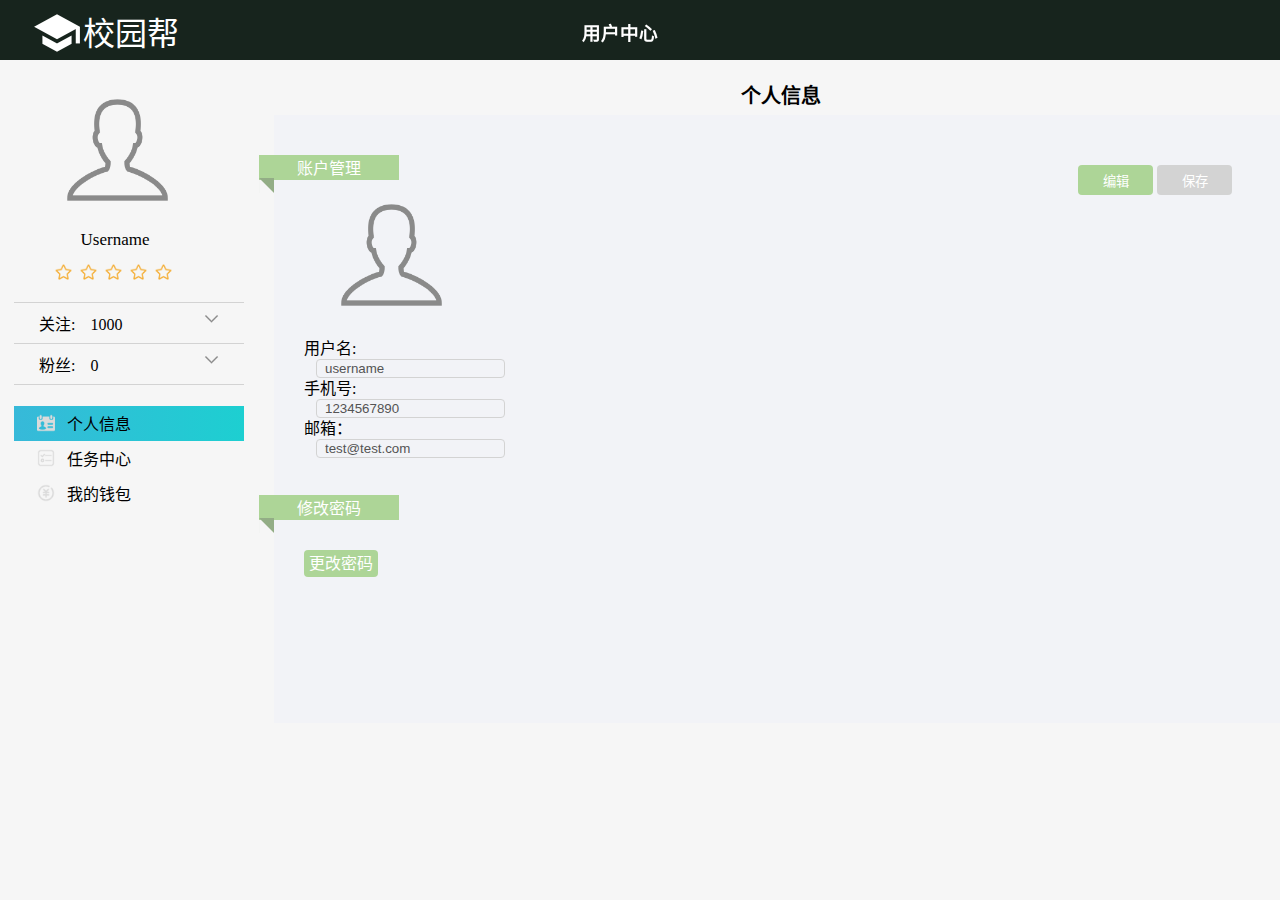
==== templates/user/index.html @ 18a56a58 "init" ====
<!DOCTYPE html>
<html lang="zh-cn">
<head>
    <link rel="stylesheet" type="text/css" href="/static/css/global.css">
    <link rel="stylesheet" type="text/css" href="/static/css/personal.css">
    <script src="/static/js/jquery-3.3.1.min.js"></script>
    <meta charset="UTF-8">
    <title>个人中心</title>
    <script>
        $(document).ready(function () {
            getUserInfo();
            getMyTaskInfo();
            getMyAcceptTaskInfo();
            getTaskLen();

            if (getUrlParam('task')) {
                showTaskCenter();
            }

            $.post("/get_evaluate", {}, function (data) {
                if (data[0].state === '0') {
                    $("#avg_evaluate").attr('title', '平均评分' + data[1].evaluate_avg + '星级');
                    for (let i = 1; i < 10; i += 2) {
                        if (2*data[1].evaluate_avg > i) {
                            $("#star_" + i).attr('src', '/static/img/star-light.png');
                        }
                    }
                } else {
                    alert(data[0].info + '   [' + data[0].state + ']');
                }
            });

            $("#btn_user_info").click(function () {
                $("#btn_user_info").addClass("item-checked");
                $("#btn_task_center").removeClass("item-checked");
                $("#btn_my_wallet").removeClass("item-checked");
                $("#user_info").show();
                $("#task_center").hide();
                $("#task_center_accept").hide();
                $("#my_wallet").hide();
            });

            $("#btn_task_center").click(function () {
                showTaskCenter();
            });

            $("#btn_my_wallet").click(function () {
                $("#btn_user_info").removeClass("item-checked");
                $("#btn_task_center").removeClass("item-checked");
                $("#btn_my_wallet").addClass("item-checked");
                $("#my_wallet").show();
                $("#user_info").hide();
                $("#task_center").hide();
                $("#task_center_accept").hide();
            });

            $("input").each(function () {
                $(this).attr("disabled", "disabled")
            });

            $("#btn_edit").click(function () {
                $("#btn_edit").css('background', 'lightgray');
                $("#btn_save").css('background', '#ADD597');
                $("input").each(function () {
                    $(this).removeAttr("disabled", "")
                });
            });

            $("#btn_save").click(function () {
                $("#btn_edit").css('background', '#ADD597');
                $("#btn_save").css('background', 'lightgray');
                $("input").each(function () {
                    $(this).attr("disabled", "disabled")
                });
            });

            $("#add_price").click(function () {
                let price = prompt("请输入您的充值金额（正整数）。");
                $.post("add_price", {price: price}, function (data) {
                    if (data.state === '0') {
                        alert("充值成功");
                        getUserInfo();
                    } else {
                        alert(data.info + '   [' + data.state + ']');
                    }
                });
            });

            $("#btn_accept_list").click(function () {
                $("#task_center_accept").hide();
                $("#task_center").show();
            });

            $("#btn_task_list").click(function () {
                $("#task_center_accept").show();
                $("#task_center").hide();
            });

            function showTaskCenter() {
                $("#btn_user_info").removeClass("item-checked");
                $("#btn_task_center").addClass("item-checked");
                $("#btn_my_wallet").removeClass("item-checked");
                $("#task_center_accept").show();
                $("#user_info").hide();
                $("#my_wallet").hide();
            }

            function getUserInfo() {
                $.post('/user/user_info', {}, function (data) {
                    if (data[0].state === '0') {
                        $("#nav_username").text(data[1].user_name);
                        $("#username").val(data[1].user_name);
                        $("#tel").val(data[1].user_tel);
                        $("#email").val(data[1].user_email);
                        $("#user_price").text("账户余额：" + data[1].user_price + "元");
                    } else {
                        alert(data[0].info + '   [' + data[0].state + ']');
                    }
                });
            }

            function getMyTaskInfo() {
                $.post('/get_my_task', {}, function (data) {
                    if (data[0].state === '0') {
                        $("#my_task_list").empty();
                        $.each(data[1], function (i, item) {
                            let stateHtml = "";
                            if (item.task_status === 0) {
                                stateHtml = "<div class=\"task-list-condition text-color-green\">待领取</div>\n";
                            } else if (item.task_status === 1) {
                                stateHtml = "<div class=\"task-list-condition text-color-green\">待完成</div>\n";
                            } else if (item.task_status === 2) {
                                stateHtml = "<div class=\"task-list-condition text-color-green\">完成</div>\n";
                            } else if (item.task_status === 3) {
                                stateHtml = "<div class=\"task-list-condition text-color-red\">已过期</div>\n";
                            } else if (item.task_status === -1) {
                                stateHtml = "<div class=\"task-list-condition text-color-red\">锁定</div>\n";
                            }
                            let html = "<a class=\"task-center-task\" href='/task_info?task_id=" + item.task_id + "'>\n" +
                                "                <div class=\"task-list-title text-size-three display-inline-block-style\">\n" +
                                "                    " + item.task_title + "\n" +
                                "                </div>\n" +
                                "                <div class=\"task-list-data-condition display-inline-block-style text-size-four\">\n" +
                                "                    <div class=\"task-list-data text-color-grey\">" + item.create_time + "发布</div>\n" + stateHtml +
                                "                </div>\n" +
                                "            </a>";
                            $("#my_task_list").append(html);
                        });

                    } else {
                        alert(data[0].info + '   [' + data[0].state + ']');
                    }
                });
            }

            function getMyAcceptTaskInfo() {
                $.post('/get_my_accept_task', {}, function (data) {
                    if (data[0].state === '0') {
                        $("#my_accept_task_list").empty();
                        $.each(data[1], function (i, item) {
                            let stateHtml = "";
                            if (item.task_status === 0) {
                                stateHtml = "<div class=\"task-list-condition text-color-green\">待领取</div>\n";
                            } else if (item.task_status === 1) {
                                stateHtml = "<div class=\"task-list-condition text-color-green\">待完成</div>\n";
                            } else if (item.task_status === 2) {
                                stateHtml = "<div class=\"task-list-condition text-color-green\">完成</div>\n";
                            } else if (item.task_status === 3) {
                                stateHtml = "<div class=\"task-list-condition text-color-red\">已过期</div>\n";
                            } else if (item.task_status === -1) {
                                stateHtml = "<div class=\"task-list-condition text-color-red\">锁定</div>\n";
                            }
                            let html = "<a class=\"task-center-task\" href='/task_info?task_id=" + item.task_id + "'>\n" +
                                "                <div class=\"task-list-title text-size-three display-inline-block-style\">\n" +
                                "                    " + item.task_title + "\n" +
                                "                </div>\n" +
                                "                <div class=\"task-list-data-condition display-inline-block-style text-size-four\">\n" +
                                "                    <div class=\"task-list-data text-color-grey\">" + item.deadline + "截止</div>\n" + stateHtml +
                                "                </div>\n" +
                                "            </a>";
                            $("#my_accept_task_list").append(html);
                        });

                    } else {
                        alert(data[0].info + '   [' + data[0].state + ']');
                    }
                });
            }

            function getTaskLen() {
                $.post("/get_task_len", {}, function f(data) {
                    if (data[0].state === '0') {
                        $("#task_len").text(data[1].task_length);
                        $("#accept_len").text(data[1].accept_length);

                    }
                });
            }
        });

        function getUrlParam(name) {
            let reg = new RegExp("(^|&)" + name + "=([^&]*)(&|$)"); //构造一个含有目标参数的正则表达式对象
            let r = window.location.search.substr(1).match(reg);  //匹配目标参数
            if (r != null) return unescape(r[2]);
            return null; //返回参数值
        }
    </script>
</head>
<body>
<nav class="nav-container">
    <!-- 导航栏 -->
    <div class="nav">
        <a class="nav-logo" href="/">
            <div class="nav-logo-img"></div>
            <div class="nav-logo-text text-size-one">
                校园帮
            </div>
        </a>
        <div class="nav-searchInput" style="width: 300px;">
            <h3 style="margin: 12px 0 0 150px;">用户中心</h3>
        </div>
    </div>
</nav>
<!-- 正文容器 -->
<div class="content-container">
    <!-- 左导航栏 -->
    <div class="nav-left display-inline-block-style">
        <!--左导航栏头像-->
        <div class="head-portrait">
            <!--头像-->
            <img src="/static/img/head-portrait.png" alt="头像"/>
        </div>
        <!--左导航栏用户名-->
        <div class="nav-left-user-name" id="nav_username">
            Username
        </div>
        <!--左导航栏评星-->
        <div class="nav-left-user-star-level" title="" id="avg_evaluate">
            <!--五颗星-->
            <img src="/static/img/star-dark.png" alt="星星" id="star_1">
            <img src="/static/img/star-dark.png" alt="星星" id="star_3">
            <img src="/static/img/star-dark.png" alt="星星" id="star_5">
            <img src="/static/img/star-dark.png" alt="星星" id="star_7">
            <img src="/static/img/star-dark.png" alt="星星" id="star_9">
        </div>
        <!--关注&&粉丝数据-->
        <div class="nav-left-user-fan-data">
            <ul>
                <li>关注:<span>1000</span><img src="/static/img/down.png" alt="向下箭头"/></li>
                <li style="border-top: 0;">粉丝:<span>0</span><img src="/static/img/down.png" alt="向下箭头"/></li>
            </ul>
        </div>
        <!--页面转向列表-->
        <div class="nav-left-response-list">
            <ul>
                <li class="item-checked" id="btn_user_info">
                    <img src="/static/img/personal-center.png" alt="个人信息"/>
                    <p>个人信息</p>
                </li>
                <li id="btn_task_center">
                    <img src="/static/img/task-history.png" alt="任务中心">
                    <p>任务中心</p>
                </li>
                <li id="btn_my_wallet">
                    <img src="/static/img/purse.png" alt="钱包">
                    <p>我的钱包</p>
                </li>
            </ul>
        </div>
    </div>
    <!--个人信息 正文容器-->
    <div class="content-layout display-inline-block-style" id="user_info">
        <!--正文标题-->
        <div class="content-layout-title">个人信息</div>
        <!--正文内容容器-->
        <div class="content-layout-content display-inline-block-style">
            <!--个人信息标签-->
            <div class="personal-left-label">
                <!--标签文字-->
                <div class="personal-left-label-text">
                    账户管理
                </div>
                <img src="/static/img/down-triangle.png" alt="">
            </div>
            <!--正文个人信息-->
            <div class="content-personal">
                <!--正文右侧按钮-->
                <div class="content-personal-btn">
                    <button style="background: #ADD597" id="btn_edit">编辑</button>
                    <button style="background: lightgray" id="btn_save">保存</button>
                </div>
                <!--正文栏头像-->
                <div class="head-portrait head-portrait-content-add">
                    <!--头像-->
                    <img src="/static/img/head-portrait.png" alt="头像"/>
                </div>
                <!--表单个人信息-->
                <div class="content-personal-information">
                    <form>
                        <ul>
                            <li>
                                <label for="username">用户名:</label>
                                <input type="text" value="username" id="username"/>
                            </li>
                            <li>
                                <label for="tel">手机号:</label>
                                <input type="text" value="1234567890" id="tel"/>
                            </li>
                            <li>
                                <label for="email">邮箱：</label>
                                <input type="text" value="test@test.com" id="email"/>
                            </li>
                        </ul>
                    </form>
                </div>
            </div>
            <!--修改密码标签-->
            <div class="personal-left-label">
                <div class="personal-left-label-text">
                    修改密码
                </div>
                <img src="/static/img/down-triangle.png" alt="">
            </div>
            <!--修改密码表单-->
            <div class="content-update-password">
                <a style="background: #ADD597; border: 0; color: white; padding: 5px; border-radius: 4px; height: 30px; width: 75px;"
                   href="/user/reset_password">更改密码</a>
            </div>
        </div>
    </div>
    <!--任务中心 我领取的 正文-->
    <div class="content-layout display-inline-block-style" style="display: none" id="task_center_accept">
        <div class="content-layout-title" id="btn_accept_list">我领取的任务(<span id="accept_len"></span>)<img
                src="/static/img/down.png" alt=""></div>
        <div class="content-layout-content display-inline-block-style" id="my_accept_task_list">

        </div>
    </div>
    <!--任务中心 我发出的 任务正文-->
    <div class="content-layout display-inline-block-style" style="display: none" id="task_center">
        <div class="content-layout-title" id="btn_task_list">我发出的任务(<span id="task_len"></span>)<img
                src="/static/img/down.png" alt=""></div>
        <div class="content-layout-content display-inline-block-style" id="my_task_list">


        </div>
    </div>
    <!--钱包 正文-->
    <div class="content-layout display-inline-block-style" style="display: none" id="my_wallet">
        <div class="content-layout-title">我的钱包</div>
        <div class="content-layout-content">
            <div class="purse-balance display-inline-block-style">
                <div class="display-inline-block-style text-size-four" id="user_price">账户余额：0元</div>
                <div class="display-inline-block-style">
                    <button class="button-red" style="margin-left: 30px;" id="add_price">点击充值</button>
                </div>
            </div>

        </div>
    </div>
</div>

</body>
</html>
---- static/css/global.css ----
/*页面内外边距为0*/
body,ul,li{
	margin: 0;
	padding: 0;
}

body{
	 /*设置文字不能被选中*/
    -moz-user-select: none; /*火狐*/
    -webkit-user-select: none; /*webkit浏览器*/
    -ms-user-select: none; /*IE10*/
    user-select: none;
}

/*去掉列表的迁至图形*/
ul{
    list-style: none;
}
/*以及外边框修改为1像素大小，亮灰色*/
input{
	border: 1px solid white;
}

/*背景透明,去除点击时的蓝色边框*/
input,button{
	background: transparent;
	outline: none;
}

/*去掉input输入框，type=number时右边的上下按钮*/
input::-webkit-outer-spin-button,
input::-webkit-inner-spin-button {
  -webkit-appearance: none;
}
input[type="number"]{
  -moz-appearance: textfield;
}

/*超链接去掉下划线*/
a{
	color: black;
	text-decoration: none;
}
a:hover{
	text-decoration: none;
	color: black;
}
/*去除display，多个div，inlin-block属性自带的下移*/
.display-inline-block-style{
	display: inline-block;
	vertical-align: top;
    -moz-box-sizing: border-box; /*Firefox3.5+*/
    -webkit-box-sizing: border-box; /*Safari3.2+*/
    box-sizing: border-box;
}
/*文字超出，省略号显示*/
.text-overflow-hidden{
	overflow: hidden;
	text-overflow:ellipsis;
	white-space: nowrap;
}

/*logo大字*/
.text-size-one{
	font-size: 32px;
}
/*正文大标题*/
.text-size-two{
	font-size:23px;
	/*font-weight: 600;*/
}
/*正文小标题*/
.text-size-three{
	font-size: 18px;
	font-weight: 400;
}
/*正文*/
.text-size-four{
	font-size: 13px;
}

/*绿色按钮*/
.button-green{
	width: 6em;
	height:2em;
	color: white;
	background-color: #BFD099;
	border:0;
	border-radius: 4px;
	box-shadow: 2px 2px 2px #999999;
}

/*红色按钮*/
.button-red{
	width: 6em;
	height:2em;
	color: white;
	background-color: #E37167;
	border:0;
	border-radius: 4px;
	box-shadow: 2px 2px 2px #999999;
}
---- static/css/personal.css ----
body{
	background-color: #f6f6f6;
}



/*字体颜色*/
.text-color-blue {
    color: #69A6FF;
}

.text-color-yellow {
    color: #FFA836;
}

.text-color-red {
    color: #E37167;
}
.text-color-grey{
	color: lightgrey;
}
.text-color-green{
    color: #13B35B;
}
/*灰线*/
.box-hr{
	border-bottom:1px solid lightgrey;
}
/*导航栏容器*/
.nav-container{
	position: fixed;
	top:0;
	margin: 0;
	width: 100%;
	height: 60px;
	color: white;
	background-color: #17241D;
	min-width: 1000px;
}
/*导航栏样式*/
.nav{
	position:relative;
	width: 95%;
	height:100%;
	margin:0 auto;
}
/*logo总样式*/
.nav-logo{
	position: relative;
	top: 8px;
	width: 180px;
	height:100%;
    color: white;
}

.nav-logo:hover{
    color: white;
}

/*logo图片样式*/
.nav-logo-img{
	position: absolute;
    top: 0;
    left: 0;
    height: 50px;
    width: 50px;
    background: url(../img/nav-logo.png) no-repeat;
    background-size: 100%;
}
/*logo文字样式*/
.nav-logo-text{
	position: absolute;
    top: 0;
    left: 51px;
    height: 50px;
    width: 124px;
}
/*搜索框总样式*/
.nav-searchInput{
	position: absolute;
    top: 6px;
    left: 400px;
    width: 200px;
    height: 60px;
}
/*搜索框文字样式*/
.nav-searchInput-text{
	position: absolute;
    top: 12px;
    left: 0;
    width: 175px;
    height: 30px;
    color: white;
    padding-left: 16px;
    padding-right: 16px;
    border-right: 0;
    border-radius: 4px 0 0 4px
}
/*搜索框按钮样式*/
.research-btn{
	position: absolute;
	top: 12px;
    left: 190px;
    height: 34px;
    width: 26px;
    border: 1px solid white;
    border-left: 0;
    border-radius: 0 4px 4px 0;
    background: url(../img/research.png) no-repeat 0 5px;
    background-size: 95%;
}
/*小图标总样式*/
.nav-right{
	position: absolute;
    top: 0;
    right: 100px;
    width: 160px;
    height: 100%;
}
/*个图标样式*/
.nav-right-icon{
	position: absolute;
	top: 0;
	width: 30px;
	height: 100%;
	margin-right: 30px;
}
/*提醒图表样式*/
.nav-icon-notice{
	position: absolute;
    top: 0;
    left: 0;
    z-index: 20;
    background: url(../img/notice.png) no-repeat 0 20px;
    background-size: 80%;
}
/*消息图标样式*/
.nav-icon-message{
	position: absolute;
    top: 0;
    left: 60px;
    z-index: 20;
    background: url(../img/message.png) no-repeat 0 20px;
    background-size: 80%;
}
/*用户图表样式*/
.nav-icon-user{
	position: absolute;
    top: 0;
    left: 120px;
    z-index: 20;
    background: url(../img/user.png) no-repeat 0 20px;
    background-size: 80%;
}
/*正文容器*/
.content-container{
    display: block;
    height: auto;
    width: 100%;
    margin-top: 60px;
    min-width: 1300px;
}
/*左侧侧边导航栏*/
.nav-left{
    width: 230px;
    height: 600px;
}
/*头像模块样式*/
.head-portrait{
    width: 230px;
    height: 170px;
}
/*头像图片样式*/
.head-portrait img{
    margin:30px 0 0 60px;
    width: 50%;
    height: 120px;
}
/*用户名字模块*/
.nav-left-user-name{
    display: block;
    width: 100%;
    text-align: center;
    height: 20px;
    font-size: 17px;
    font-weight: 500;
}
/*星级评分模块*/
.nav-left-user-star-level{
    display: block;
    width: 54%;
    margin:12px auto;
    height: 20px;
}
/*星星样式*/
.nav-left-user-star-level img{
    width: 21px;
    height: 21px;
}
/*关注&&粉丝数据模块*/
.nav-left-user-fan-data{
    margin:12px auto 0;
    display: block;
    width: 100%;
    height:76px;
    padding:8px 14px 8px 14px;
}
/* 关注模块右箭头样式*/
.nav-left-user-fan-data img{
    float: right;
    width: 15px;
    height: 15px;
}
/*关注模块列表样式*/
.nav-left-user-fan-data li{
    border: 1px solid lightgrey;
    border-left:0;
    border-right:0;
    padding: 8px 25px;
}
/*关注模块列数字样式*/
.nav-left-user-fan-data span{
    margin-left: 15px;
}
/*跳转列表总样式*/
.nav-left-response-list{
    display: block;
    margin-top: 20px;
    width: 100%;
    height: 100px;
    padding-left:14px;
}
/*跳转列表标签样式*/
.nav-left-response-list img{
    display: inline-block;
    margin: 8px;
    width:18px;
    height:18px;
    vertical-align: middle;
}

.nav-left-response-list p{
    display: inline-block;
    margin: 0;
    padding: 0;
    vertical-align: middle;
}

.nav-left-response-list li{
    height: 35px;
    padding-left: 15px;
}
.nav-left-response-list li:hover{
    background:linear-gradient(to right,#37B9D9,#1DCFD1);/*#37B9D9*//*#1DCFD1*/
}

.item-checked{
    background:linear-gradient(to right,#37B9D9,#1DCFD1);/*#37B9D9*//*#1DCFD1*/
}

/*右正文布局样式*/
.content-layout{
    width:78%;
    margin-top: 20px;
    margin-left: 40px;
    height: auto;
    min-width: 1000px;
}
/*总输入框样式*/
.content-layout input{
    border: 1px solid lightgrey;
}
/*正文布局标题样式*/
.content-layout-title{
    display: block;
    height: 20px;
    width:100%;
    min-width: 1000px;
    padding-bottom: 15px;
    text-align: center;
    font-size: 20px;
    font-weight: bold;
}
/*正文布局样式*//*#F2F3F7*/
.content-layout-content{
    width: 100%;
    height: auto;
    min-height: 608px;
    background:#F2F3F7 ;
}
/*左标签模块*/
.personal-left-label{
    display: block;
    width: 140px;
    height: 55px;
    margin: 40px 0 0 -15px;
}
/*左标签文字部分样式*/
.personal-left-label-text{
    width: 140px;
    height: 25px;
    color:white;
    margin-bottom: -2px;
    text-align: center;
    background: #ADD597;
}
/**/
.personal-left-label img{
    width: 15px;
    height: 15px;
}
/*正文按钮模块*/
.content-personal-btn{
    float: right;
    width:170px;
    height: 20px;
    margin-right: 40px;
}
/*按钮样式*/
.content-personal-btn button{
    border: 0;
    border-radius: 4px;
    color: white;
    height: 30px;
    width: 75px;
}
/*头像附加样式*/
.head-portrait-content-add{
    margin-top: -45px;
}
/*个人信息内容表单显示*/
.content-personal-information{
    display: block;
    margin:0 0 0 30px;
    width: 250px;
    height: 120px;
}
/*正文输入框样式*/
.content-personal-information input{
    border-radius: 4px;
    margin-left: 12px;
    padding-left: 8px;
}
/*正文列表样式*/
.content-personal-information li{
    height: 40px;
}
/*正文修改密码*/
.content-update-password{
    display: block;
    margin:0 0 0 30px;
    width: 240px;
    height: 120px
}
/*正文修改密码输入框*/
.content-update-password input{
     border-radius: 4px;
    margin-left: 12px;
    padding-left: 8px;
}
/*正文修改密码列表*/
.content-update-password li{
    height: 40px;
}
/*标题向下箭头*/
.content-layout-title img{
    margin-left: 15px;
    width: 13px;
    height: 13px;
}
/*任务中心任务模块*/
.task-center-task{
    display: block;
    margin: 30px auto 5px ;
    padding:12px 20px 12px 20px;
    width: 80%;
    height:40px;
    background: white;
}
.task-list-title{
    width: 70%;
}
/*日期和状态模块*/
.task-list-data-condition{
    float: right;
    width: 30%;
    height:100%;
}/*任务列表日期*/
.task-list-data{
    width: 100%;
    display: block;
    text-align:right;
}
/*人物列表状态*/
.task-list-condition{
    width: 100%;
    display: block;
    text-align: right;
}
/*账户余额模块*/
.purse-balance{
    margin: 30px 0 0 20px;
    width: 40%;
    height: 30px;
}
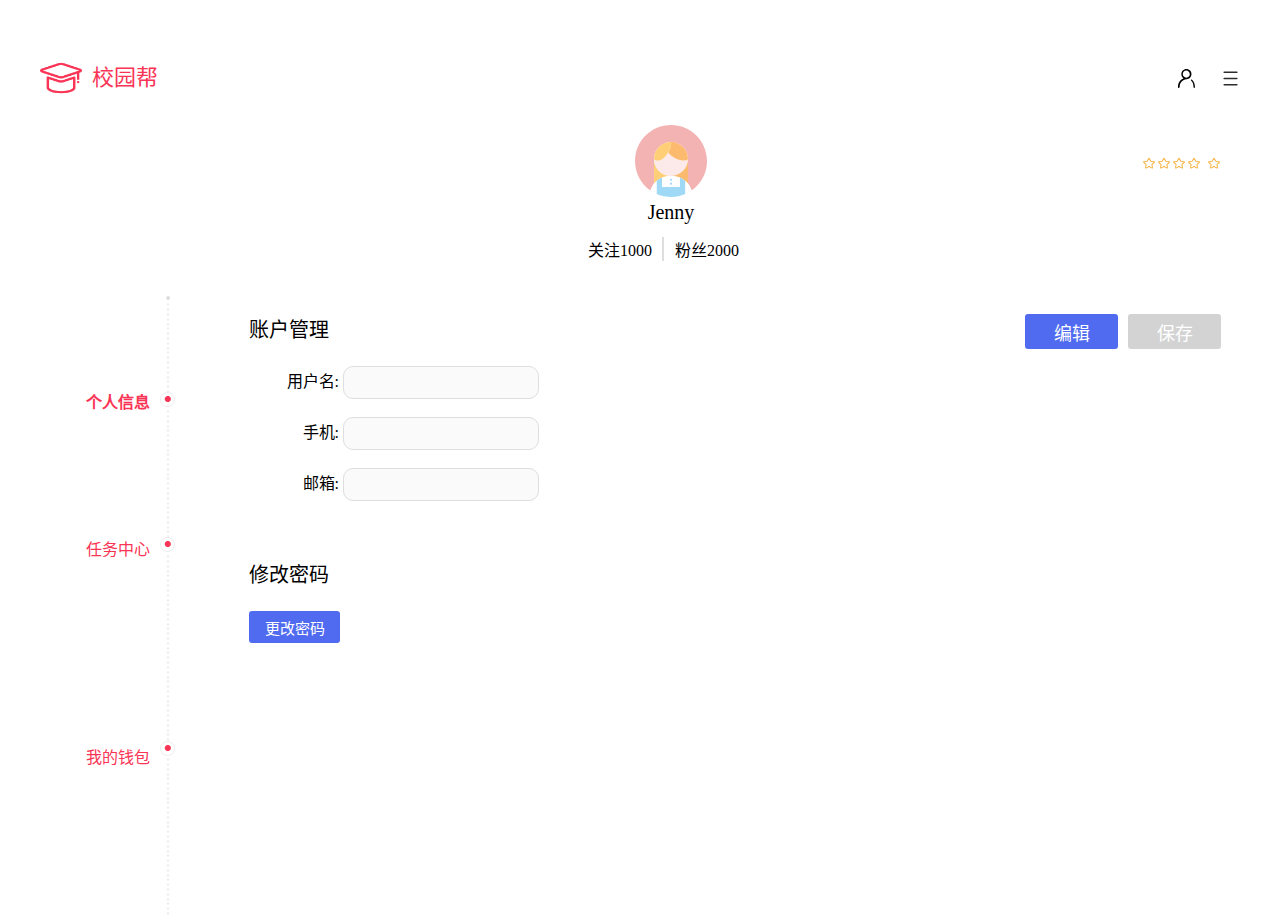
==== commit eb5b9434: "dev 2.0" ====
--- a/templates/user/index.html
+++ b/templates/user/index.html
@@ -1,17 +1,17 @@
 <!DOCTYPE html>
 <html lang="zh-cn">
 <head>
-    <link rel="stylesheet" type="text/css" href="/static/css/global.css">
-    <link rel="stylesheet" type="text/css" href="/static/css/personal.css">
+    <title>个人中心</title>
+    <meta charset="UTF-8">
+    <link rel="stylesheet" type="text/css" href="/static/css/user_center.css">
     <script src="/static/js/jquery-3.3.1.min.js"></script>
-    <meta charset="UTF-8">
-    <title>个人中心</title>
     <script>
         $(document).ready(function () {
             getUserInfo();
-            getMyTaskInfo();
-            getMyAcceptTaskInfo();
-            getTaskLen();
+
+            if (getUrlParam('accept_task')) {
+                showAcceptTaskCenter();
+            }
 
             if (getUrlParam('task')) {
                 showTaskCenter();
@@ -19,9 +19,9 @@
 
             $.post("/get_evaluate", {}, function (data) {
                 if (data[0].state === '0') {
-                    $("#avg_evaluate").attr('title', '平均评分' + data[1].evaluate_avg + '星级');
-                    for (let i = 1; i < 10; i += 2) {
-                        if (2*data[1].evaluate_avg > i) {
+                    $(".star").attr('title', '平均评分' + data[1].evaluate_avg + '星级');
+                    for (let i = 1; i <= 5; i++) {
+                        if (data[1].evaluate_avg > i - 0.5) {
                             $("#star_" + i).attr('src', '/static/img/star-light.png');
                         }
                     }
@@ -31,46 +31,65 @@
             });
 
             $("#btn_user_info").click(function () {
-                $("#btn_user_info").addClass("item-checked");
-                $("#btn_task_center").removeClass("item-checked");
-                $("#btn_my_wallet").removeClass("item-checked");
+                $("#btn_user_info").css("font-weight", "600");
+                $("#btn_task_center").css("font-weight", "400");
+                $("#btn_my_wallet").css("font-weight", "400");
                 $("#user_info").show();
                 $("#task_center").hide();
-                $("#task_center_accept").hide();
                 $("#my_wallet").hide();
             });
 
             $("#btn_task_center").click(function () {
+                $("#btn_user_info").css("font-weight", "400");
+                $("#btn_task_center").css("font-weight", "600");
+                $("#btn_my_wallet").css("font-weight", "400");
                 showTaskCenter();
             });
 
             $("#btn_my_wallet").click(function () {
-                $("#btn_user_info").removeClass("item-checked");
-                $("#btn_task_center").removeClass("item-checked");
-                $("#btn_my_wallet").addClass("item-checked");
+                $("#btn_user_info").css("font-weight", "400");
+                $("#btn_task_center").css("font-weight", "400");
+                $("#btn_my_wallet").css("font-weight", "600");
                 $("#my_wallet").show();
                 $("#user_info").hide();
                 $("#task_center").hide();
-                $("#task_center_accept").hide();
             });
 
             $("input").each(function () {
                 $(this).attr("disabled", "disabled")
             });
 
+            $("#btn_save").css('background', 'lightgray');
+            $("#btn_save").attr("disabled", "disabled");
             $("#btn_edit").click(function () {
                 $("#btn_edit").css('background', 'lightgray');
-                $("#btn_save").css('background', '#ADD597');
+                $("#btn_save").css('background', '#506bf0');
+                $("#btn_edit").attr("disabled", "disabled");
+                $("#btn_save").removeAttr("disabled", "");
                 $("input").each(function () {
                     $(this).removeAttr("disabled", "")
                 });
             });
 
             $("#btn_save").click(function () {
-                $("#btn_edit").css('background', '#ADD597');
+                $("#btn_edit").css('background', '#506bf0');
                 $("#btn_save").css('background', 'lightgray');
+                $("#btn_edit").removeAttr("disabled", "");
+                $("#btn_save").attr("disabled", "disabled");
                 $("input").each(function () {
                     $(this).attr("disabled", "disabled")
+                });
+                $.post('/user/set_info',
+                    {
+                        username: $("#username").val(),
+                        tel: $("#tel").val(),
+                        email: $("#email").val()
+                    },
+                    function (data) {
+                        alert(data.info + '   [' + data.state + ']');
+                        if (data.state !== '0') {
+                            getUserInfo();
+                        }
                 });
             });
 
@@ -87,20 +106,29 @@
             });
 
             $("#btn_accept_list").click(function () {
-                $("#task_center_accept").hide();
+                showAcceptTaskCenter();
+            });
+
+            function showAcceptTaskCenter() {
+                getMyAcceptTaskInfo();
+                getTaskLen();
+                $("#btn_task_list").removeClass("selected");
+                $("#btn_accept_list").addClass("selected");
                 $("#task_center").show();
-            });
+                $("#user_info").hide();
+                $("#my_wallet").hide();
+            }
 
             $("#btn_task_list").click(function () {
-                $("#task_center_accept").show();
-                $("#task_center").hide();
+                showTaskCenter();
             });
 
             function showTaskCenter() {
-                $("#btn_user_info").removeClass("item-checked");
-                $("#btn_task_center").addClass("item-checked");
-                $("#btn_my_wallet").removeClass("item-checked");
-                $("#task_center_accept").show();
+                getMyTaskInfo();
+                getTaskLen();
+                $("#btn_task_list").addClass("selected");
+                $("#btn_accept_list").removeClass("selected");
+                $("#task_center").show();
                 $("#user_info").hide();
                 $("#my_wallet").hide();
             }
@@ -124,26 +152,26 @@
                     if (data[0].state === '0') {
                         $("#my_task_list").empty();
                         $.each(data[1], function (i, item) {
-                            let stateHtml = "";
+                            let state = "";
                             if (item.task_status === 0) {
-                                stateHtml = "<div class=\"task-list-condition text-color-green\">待领取</div>\n";
+                                state = "待领取";
                             } else if (item.task_status === 1) {
-                                stateHtml = "<div class=\"task-list-condition text-color-green\">待完成</div>\n";
+                                state = "待完成";
                             } else if (item.task_status === 2) {
-                                stateHtml = "<div class=\"task-list-condition text-color-green\">完成</div>\n";
+                                state = "完成";
                             } else if (item.task_status === 3) {
-                                stateHtml = "<div class=\"task-list-condition text-color-red\">已过期</div>\n";
+                                state = "已过期";
                             } else if (item.task_status === -1) {
-                                stateHtml = "<div class=\"task-list-condition text-color-red\">锁定</div>\n";
+                                state = "锁定";
                             }
-                            let html = "<a class=\"task-center-task\" href='/task_info?task_id=" + item.task_id + "'>\n" +
-                                "                <div class=\"task-list-title text-size-three display-inline-block-style\">\n" +
-                                "                    " + item.task_title + "\n" +
-                                "                </div>\n" +
-                                "                <div class=\"task-list-data-condition display-inline-block-style text-size-four\">\n" +
-                                "                    <div class=\"task-list-data text-color-grey\">" + item.create_time + "发布</div>\n" + stateHtml +
-                                "                </div>\n" +
-                                "            </a>";
+
+                            let html = "<div class='task-row' onclick='window.location.href=\"/task_info?task_id=" + item.task_id + "\"'>\n" +
+                                "<div class='title-content'>" + item.task_title + "</div>\n" +
+                                "<div class='money-content'>" + item.task_price + "</div>\n" +
+                                "<div class='time-content'>" + item.create_time + "</div>\n" +
+                                "<div class='accept-content'>" + state + "</div>\n" +
+                                "</div>\n" +
+                                "<div class='showdow-' style='background-color:#A2DECE;'></div>\n"
                             $("#my_task_list").append(html);
                         });
 
@@ -156,29 +184,29 @@
             function getMyAcceptTaskInfo() {
                 $.post('/get_my_accept_task', {}, function (data) {
                     if (data[0].state === '0') {
-                        $("#my_accept_task_list").empty();
+                        $("#my_task_list").empty();
                         $.each(data[1], function (i, item) {
-                            let stateHtml = "";
+                            let state = "";
                             if (item.task_status === 0) {
-                                stateHtml = "<div class=\"task-list-condition text-color-green\">待领取</div>\n";
+                                state = "待领取";
                             } else if (item.task_status === 1) {
-                                stateHtml = "<div class=\"task-list-condition text-color-green\">待完成</div>\n";
+                                state = "待完成";
                             } else if (item.task_status === 2) {
-                                stateHtml = "<div class=\"task-list-condition text-color-green\">完成</div>\n";
+                                state = "完成";
                             } else if (item.task_status === 3) {
-                                stateHtml = "<div class=\"task-list-condition text-color-red\">已过期</div>\n";
+                                state = "已过期";
                             } else if (item.task_status === -1) {
-                                stateHtml = "<div class=\"task-list-condition text-color-red\">锁定</div>\n";
+                                state = "锁定";
                             }
-                            let html = "<a class=\"task-center-task\" href='/task_info?task_id=" + item.task_id + "'>\n" +
-                                "                <div class=\"task-list-title text-size-three display-inline-block-style\">\n" +
-                                "                    " + item.task_title + "\n" +
-                                "                </div>\n" +
-                                "                <div class=\"task-list-data-condition display-inline-block-style text-size-four\">\n" +
-                                "                    <div class=\"task-list-data text-color-grey\">" + item.deadline + "截止</div>\n" + stateHtml +
-                                "                </div>\n" +
-                                "            </a>";
-                            $("#my_accept_task_list").append(html);
+
+                            let html = "<div class='task-row' onclick='window.location.href=\"/task_info?task_id=" + item.task_id + "\"'>\n" +
+                                "<div class='title-content'>" + item.task_title + "</div>\n" +
+                                "<div class='money-content'>" + item.task_price + "</div>\n" +
+                                "<div class='time-content'>" + item.create_time + "</div>\n" +
+                                "<div class='accept-content'>" + state + "</div>\n" +
+                                "</div>\n" +
+                                "<div class='showdow-'></div>\n"
+                            $("#my_task_list").append(html);
                         });
 
                     } else {
@@ -207,158 +235,115 @@
     </script>
 </head>
 <body>
-<nav class="nav-container">
-    <!-- 导航栏 -->
-    <div class="nav">
-        <a class="nav-logo" href="/">
-            <div class="nav-logo-img"></div>
-            <div class="nav-logo-text text-size-one">
-                校园帮
-            </div>
-        </a>
-        <div class="nav-searchInput" style="width: 300px;">
-            <h3 style="margin: 12px 0 0 150px;">用户中心</h3>
+<div id="task-discription">
+    <div class="navigator">
+        <nav onclick="window.location.href='/'">
+            <img alt="logo" src="/static/img/logo-red.png">
+            <div>校园帮</div>
+        </nav>
+        <div class="navigator-menu">
+            <img alt="user-icon" src="/static/img/user.svg" onclick="window.location.href='/user/user_info'">
+            <img alt="menu-icon" src="/static/img/navigator.svg" onclick="window.location.href='/nav'">
         </div>
     </div>
-</nav>
-<!-- 正文容器 -->
-<div class="content-container">
-    <!-- 左导航栏 -->
-    <div class="nav-left display-inline-block-style">
-        <!--左导航栏头像-->
-        <div class="head-portrait">
-            <!--头像-->
-            <img src="/static/img/head-portrait.png" alt="头像"/>
-        </div>
-        <!--左导航栏用户名-->
-        <div class="nav-left-user-name" id="nav_username">
-            Username
-        </div>
-        <!--左导航栏评星-->
-        <div class="nav-left-user-star-level" title="" id="avg_evaluate">
-            <!--五颗星-->
-            <img src="/static/img/star-dark.png" alt="星星" id="star_1">
-            <img src="/static/img/star-dark.png" alt="星星" id="star_3">
-            <img src="/static/img/star-dark.png" alt="星星" id="star_5">
-            <img src="/static/img/star-dark.png" alt="星星" id="star_7">
-            <img src="/static/img/star-dark.png" alt="星星" id="star_9">
-        </div>
-        <!--关注&&粉丝数据-->
-        <div class="nav-left-user-fan-data">
-            <ul>
-                <li>关注:<span>1000</span><img src="/static/img/down.png" alt="向下箭头"/></li>
-                <li style="border-top: 0;">粉丝:<span>0</span><img src="/static/img/down.png" alt="向下箭头"/></li>
-            </ul>
-        </div>
-        <!--页面转向列表-->
-        <div class="nav-left-response-list">
-            <ul>
-                <li class="item-checked" id="btn_user_info">
-                    <img src="/static/img/personal-center.png" alt="个人信息"/>
-                    <p>个人信息</p>
-                </li>
-                <li id="btn_task_center">
-                    <img src="/static/img/task-history.png" alt="任务中心">
-                    <p>任务中心</p>
-                </li>
-                <li id="btn_my_wallet">
-                    <img src="/static/img/purse.png" alt="钱包">
-                    <p>我的钱包</p>
-                </li>
-            </ul>
+    <div class="user-info">
+        <div class="star">
+            <img src="/static/img/star-dark.png" class="float-l" id="star_1">
+            <img src="/static/img/star-dark.png" class="float-l" id="star_2">
+            <img src="/static/img/star-dark.png" class="float-l" id="star_3">
+            <img src="/static/img/star-dark.png" class="float-l" id="star_4">
+            <img src="/static/img/star-dark.png" id="star_5">
         </div>
     </div>
-    <!--个人信息 正文容器-->
-    <div class="content-layout display-inline-block-style" id="user_info">
-        <!--正文标题-->
-        <div class="content-layout-title">个人信息</div>
-        <!--正文内容容器-->
-        <div class="content-layout-content display-inline-block-style">
-            <!--个人信息标签-->
-            <div class="personal-left-label">
-                <!--标签文字-->
-                <div class="personal-left-label-text">
-                    账户管理
-                </div>
-                <img src="/static/img/down-triangle.png" alt="">
-            </div>
-            <!--正文个人信息-->
-            <div class="content-personal">
-                <!--正文右侧按钮-->
-                <div class="content-personal-btn">
-                    <button style="background: #ADD597" id="btn_edit">编辑</button>
-                    <button style="background: lightgray" id="btn_save">保存</button>
-                </div>
-                <!--正文栏头像-->
-                <div class="head-portrait head-portrait-content-add">
-                    <!--头像-->
-                    <img src="/static/img/head-portrait.png" alt="头像"/>
-                </div>
-                <!--表单个人信息-->
-                <div class="content-personal-information">
-                    <form>
-                        <ul>
-                            <li>
-                                <label for="username">用户名:</label>
-                                <input type="text" value="username" id="username"/>
-                            </li>
-                            <li>
-                                <label for="tel">手机号:</label>
-                                <input type="text" value="1234567890" id="tel"/>
-                            </li>
-                            <li>
-                                <label for="email">邮箱：</label>
-                                <input type="text" value="test@test.com" id="email"/>
-                            </li>
-                        </ul>
-                    </form>
-                </div>
-            </div>
-            <!--修改密码标签-->
-            <div class="personal-left-label">
-                <div class="personal-left-label-text">
-                    修改密码
-                </div>
-                <img src="/static/img/down-triangle.png" alt="">
-            </div>
-            <!--修改密码表单-->
-            <div class="content-update-password">
-                <a style="background: #ADD597; border: 0; color: white; padding: 5px; border-radius: 4px; height: 30px; width: 75px;"
-                   href="/user/reset_password">更改密码</a>
+    <div class="user-">
+        <img src="/static/img/picture-girl.svg">
+        <div class="user-name">
+            Jenny
+        </div>
+        <div class="text">
+            <div class="focus-on">
+                关注1000
+            </div>
+            <div class="fans">
+                粉丝2000
             </div>
         </div>
     </div>
-    <!--任务中心 我领取的 正文-->
-    <div class="content-layout display-inline-block-style" style="display: none" id="task_center_accept">
-        <div class="content-layout-title" id="btn_accept_list">我领取的任务(<span id="accept_len"></span>)<img
-                src="/static/img/down.png" alt=""></div>
-        <div class="content-layout-content display-inline-block-style" id="my_accept_task_list">
-
-        </div>
-    </div>
-    <!--任务中心 我发出的 任务正文-->
-    <div class="content-layout display-inline-block-style" style="display: none" id="task_center">
-        <div class="content-layout-title" id="btn_task_list">我发出的任务(<span id="task_len"></span>)<img
-                src="/static/img/down.png" alt=""></div>
-        <div class="content-layout-content display-inline-block-style" id="my_task_list">
-
-
-        </div>
-    </div>
-    <!--钱包 正文-->
-    <div class="content-layout display-inline-block-style" style="display: none" id="my_wallet">
-        <div class="content-layout-title">我的钱包</div>
-        <div class="content-layout-content">
-            <div class="purse-balance display-inline-block-style">
-                <div class="display-inline-block-style text-size-four" id="user_price">账户余额：0元</div>
-                <div class="display-inline-block-style">
-                    <button class="button-red" style="margin-left: 30px;" id="add_price">点击充值</button>
-                </div>
-            </div>
-
-        </div>
+    <div class="content">
+        <div class="user-form">
+            <div class="user-list">
+                <div style="display: inline-block; vertical-align: top;">
+                    <div class="personal" style="font-weight: 600;" id="btn_user_info">个人信息</div>
+                    <div class="task" id="btn_task_center">任务中心</div>
+                    <div class="purse" id="btn_my_wallet">我的钱包</div>
+                </div>
+                <img src="/static/img/1.png">
+            </div>
+            <div class="personal-info" id="user_info">
+                <form>
+                    <div class="title">
+                        账户管理
+                        <button id="btn_save">保存</button>
+                        <button id="btn_edit" style="margin-right: 10px;">编辑</button>
+                    </div>
+                    <div class="input-">
+                        <span>用户名:</span>
+                        <input type="text" id="username"/>
+                    </div>
+                    <div class="input-">
+                        <span>手机:</span>
+                        <input type="number" id="tel"/>
+                    </div>
+                    <div class="input-">
+                        <span class="move-one">邮箱:</span>
+                        <input type="email" id="email"/>
+                    </div>
+                </form>
+                <div style="margin-top: 40px">
+                    <div class="title">
+                        修改密码
+                    </div>
+                    <button onclick="window.location.href='/user/reset_password'">更改密码</button>
+                </div>
+            </div>
+
+            <!-- end -->
+
+            <div class="task-center" style="display:none;" id="task_center">
+                <div class="title">
+                    <div class="option selected" id="btn_task_list">我发出的任务(<span id="task_len"></span>)</div>
+                    <div class="option" id="btn_accept_list">我领取的任务(<span id="accept_len"></span>)</div>
+                </div>
+                <div class="task-list">
+                    <div class="head">
+                        <div class="task-title">标题</div>
+                        <div class="task-money">赏金</div>
+                        <div class="task-time">时间</div>
+                        <div class="task-status">状态</div>
+                    </div>
+                    <div class="task-info" id="my_task_list">
+
+                    </div>
+                </div>
+            </div>
+
+
+            <div class="my-purse" style="display:none" id="my_wallet">
+                <div class="purse-title">我的钱包</div>
+                <div class="purse-content">
+                    <div class="text" id="user_price">
+                        账户余额: 0元
+                    </div>
+                    <div class="button">
+                        <button id="add_price">
+                            点击充值
+                        </button>
+                    </div>
+                </div>
+            </div>
+        </div>
+
     </div>
 </div>
-
 </body>
 </html>--- a/static/css/user_center.css
+++ b/static/css/user_center.css
@@ -0,0 +1,421 @@
+body {
+    display: flex;
+    align-items: center;
+    flex-direction: column;
+    overflow-y: auto;
+    min-width: 1080px;
+    margin: 0;
+}
+
+/*global*/
+button, input, textarea {
+    outline: none;
+    border: 0;
+}
+
+li {
+    margin: 0;
+    padding: 0;
+    list-style: none
+}
+
+/*nav*/
+nav {
+    display: inline-flex;
+    flex-direction: row;
+    align-items: center;
+    padding: 60px 0;
+}
+
+nav img {
+    width: 42px;
+    height: 36px;
+    margin-right: 10px;
+}
+
+nav div {
+    line-height: 22px;
+    width: 66px;
+    height: 23px;
+    font-size: 22px;
+    font-family: FZZongYi-M05S;
+    font-weight: 400;
+    color: rgba(250, 52, 85, 1);
+}
+
+#task-discription {
+    margin: 0 20px;
+    width: 1200px;
+    display: flex;
+    align-items: flex-start;
+    flex-direction: column;
+}
+
+/*nav end*/
+
+.navigator {
+    width: 100%;
+    display: flex;
+    justify-content: space-between;
+}
+
+.navigator-menu {
+    display: flex;
+    margin: auto 0 auto 0;
+}
+
+.navigator-menu img {
+    height: 19px;
+    margin-left: 25px;
+}
+
+button {
+    width: 91px;
+    height: 32px;
+    background: rgba(80, 107, 240, 1);
+    border-radius: 3px;
+    font-size: 15px;
+    font-family: Microsoft YaHei;
+    font-weight: 400;
+    color: rgba(255, 255, 255, 1);
+}
+
+.nav-icon {
+    float: right;
+    box-sizing: border-box;
+    padding-top: 16px;
+    width: 30px;
+    height: 33px;
+}
+
+.user-info {
+    width: 98.5%;
+    height: 120px;
+    background-color: white;
+    position: relative;
+    z-index: -1;
+    margin-bottom: 13px;
+}
+
+.user-info img {
+    width: 16px;
+    height: 15px;
+}
+
+.float-l {
+    margin-left: -5px;
+}
+
+.star {
+    float: right;
+}
+
+.user- {
+    width: 190px;
+    height: 190px;
+    position: absolute;
+    top: 95px;
+    left: 45%;
+    z-index: 999;
+    box-sizing: border-box;
+    text-align: center;
+    padding: 30px 12px;
+}
+
+.user- img {
+    width: 72px;
+    height: 72px;
+}
+
+.user- .user-name {
+    width: 100%;
+    height: 20px;
+    text-align: center;
+    font-size: 20px;
+    font-family: Microsoft YaHei;
+    font-weight: 400;
+    color: rgba(0, 0, 0, 1);
+}
+
+.user- .text {
+    width: 100%;
+    margin-top: 16px;
+    display: flex;
+    flex-direction: row;
+    font-size: 16px;
+    font-family: Microsoft YaHei;
+    font-weight: 400;
+    color: rgba(0, 0, 0, 1);
+}
+
+.focus-on {
+    box-sizing: border-box;
+    padding-right: 10px;
+    margin-right: 11px;
+    border-right: 2px solid #DEDEE0;
+}
+
+.content {
+    width: 100%;
+    height: 60vh;
+    display: flex;
+    flex-direction: row;
+}
+
+.user-form {
+    width: 100%;
+    height: 100%;
+    display: flex;
+    flex-direction: row;
+}
+
+.edit-button {
+    width: 29%;
+    height: 100%;
+}
+
+
+.user-list {
+    width: 170px;
+    height: 100%;
+    font-size: 16px;
+    font-family: Microsoft YaHei;
+    font-weight: 400;
+    text-align: right;
+    color: rgba(250, 52, 85, 1);
+    box-sizing: border-box;
+    padding-right: 25px;
+}
+
+.personal {
+    margin-top: 100px;
+}
+
+.task {
+    margin-top: 123px;
+}
+
+.purse {
+    margin-top: 184px;
+}
+
+.personal-info {
+    width: 81%;
+    min-width: 500px;
+    height: 100%;
+    margin: 25px 0px 0px 39px;
+}
+
+.personal-info .title {
+    width: 100%;
+    height: 20px;
+    display: inline-block;
+    font-size: 20px;
+    font-family: Microsoft YaHei;
+    font-weight: 400;
+    color: rgba(0, 0, 0, 1);
+    margin-bottom: 32px;
+}
+
+.personal-info .title button {
+    float: right;
+    width: 93px;
+    height: 35px;
+    background: rgba(80, 107, 240, 1);
+    border-radius: 3px;
+    font-size: 18px;
+    font-family: Microsoft YaHei;
+    font-weight: 400;
+    color: rgba(255, 255, 255, 1);
+}
+
+.input- {
+    width: 100%;
+}
+
+.input- input {
+    width: 196px;
+    height: 33px;
+    box-sizing: border-box;
+    padding-left: 12px;
+    border: 1px solid rgba(222, 222, 224, 1);
+    border-radius: 10px;
+    margin-bottom: 18px;
+
+}
+
+.input- span {
+    display: inline-block;
+    width: 90px;
+    height: 20px;
+    text-align: right;
+    box-sizing: border-box;
+    padding-left: 12px;
+}
+
+
+/*end  of personal info */
+
+
+.task-center {
+    width: 80%;
+    min-width: 500px;
+    height: 100%;
+    margin: 25px 0px 0px 39px;
+}
+
+.task-center .title {
+    display: flex;
+    flex-direction: row;
+    font-size: 20px;
+    font-family: Microsoft YaHei;
+    font-weight: 400;
+    color: rgba(0, 0, 0, 1);
+    margin-bottom: 8px;
+}
+
+.option {
+    padding: 0 0 0 10px;
+}
+
+.option.selected {
+    border-bottom: 5px solid rgba(195, 160, 230, 1);
+}
+
+.option:first-child {
+    padding: 0 10px 0 0;
+    border-right: 2px solid rgba(219, 219, 219, 1);
+}
+
+.option.selected:first-child {
+    border-bottom: 5px solid #A2DECE;
+}
+
+.task-list {
+    width: 100%;
+    display: flex;
+    flex-direction: column;
+}
+
+.task-list .head {
+    width: 100%;
+    height: 18px;
+    display: inline-flex;
+    flex-direction: row;
+    font-size: 14px;
+    font-family: Microsoft YaHei;
+    font-weight: 400;
+    color: rgba(219, 219, 219, 1);
+}
+
+.task-title {
+    padding: 0 30px;
+    margin-right: 235px;
+}
+
+.task-money {
+    padding: 0 40px;
+    margin-right: 60px;
+}
+
+.task-time {
+    padding: 0 50px;
+    margin-right: 60px;
+}
+
+.task-status {
+    padding: 0 70px;
+}
+
+.task-info {
+    width: 100%;
+    height: 500px;
+}
+
+.task-row {
+    width: 840px;
+    height: 23px;
+    margin: 12px 0px 46px 0px;
+    background: rgba(255, 255, 255, 1);
+    border: 1px solid rgba(178, 178, 178, 1);
+    display: inline-flex;
+    flex-direction: row;
+    padding: 21px 30px;
+    font-size: 18px;
+    font-family: Microsoft YaHei;
+    font-weight: 400;
+    color: rgba(1, 1, 1, 1);
+}
+
+.showdow- {
+    width: 900px;
+    height: 65px;
+    position: absolute;
+    z-index: -1;
+    background-color: rgba(195, 160, 230, 1);
+    margin-top: -105px;
+    margin-left: 10px;
+}
+
+.title-content {
+    width: 330px;
+}
+
+.money-content {
+    width: 180px;
+}
+
+.time-content {
+    width: 210px;
+}
+
+.status-content {
+    width: 150px;
+}
+
+/*end of task center*/
+
+.my-purse {
+    width: 80%;
+    min-width: 500px;
+    height: 100%;
+    margin: 25px 0px 0px 39px;
+}
+
+.purse-title {
+    font-size: 20px;
+    font-family: Microsoft YaHei;
+    font-weight: 400;
+    color: rgba(0, 0, 0, 1);
+    margin-bottom: 36px;
+}
+
+.purse-content {
+    display: flex;
+    flex-direction: row;
+    width: 100%;
+    height: 17px;
+    font-size: 18px;
+    font-family: Microsoft YaHei;
+    font-weight: 400;
+    color: rgba(0, 0, 0, 1);
+}
+
+.purse-content .text {
+    margin-right: 62px;
+}
+
+.purse-content .button {
+    margin-top: -4px;
+}
+
+.purse-content button {
+    width: 91px;
+    height: 32px;
+    background: rgba(80, 107, 240, 1);
+    border-radius: 3px;
+    font-size: 15px;
+    font-family: Microsoft YaHei;
+    font-weight: 400;
+    color: rgba(255, 255, 255, 1);
+}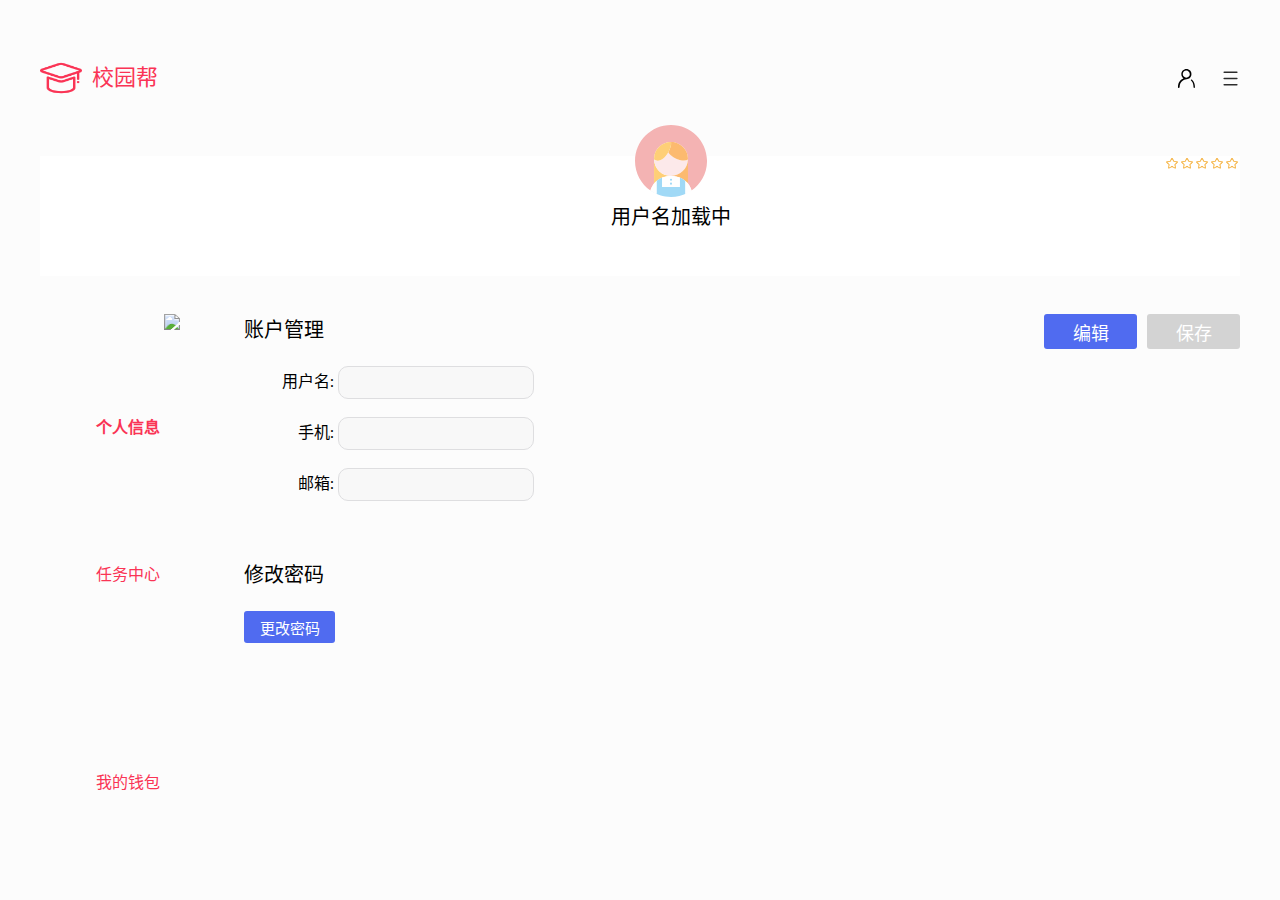
==== commit d44be9a0: "fix" ====
--- a/templates/user/index.html
+++ b/templates/user/index.html
@@ -10,10 +10,16 @@
             getUserInfo();
 
             if (getUrlParam('accept_task')) {
+                $("#btn_user_info").css("font-weight", "400");
+                $("#btn_task_center").css("font-weight", "600");
+                $("#btn_my_wallet").css("font-weight", "400");
                 showAcceptTaskCenter();
             }
 
             if (getUrlParam('task')) {
+                $("#btn_user_info").css("font-weight", "400");
+                $("#btn_task_center").css("font-weight", "600");
+                $("#btn_my_wallet").css("font-weight", "400");
                 showTaskCenter();
             }
 
@@ -138,6 +144,7 @@
                     if (data[0].state === '0') {
                         $("#nav_username").text(data[1].user_name);
                         $("#username").val(data[1].user_name);
+                        $("#title_username").text(data[1].user_name);
                         $("#tel").val(data[1].user_tel);
                         $("#email").val(data[1].user_email);
                         $("#user_price").text("账户余额：" + data[1].user_price + "元");
@@ -155,6 +162,9 @@
                             let state = "";
                             if (item.task_status === 0) {
                                 state = "待领取";
+                                if (new Date(item.deadline) < new Date()) {
+                                    state = "已过期";
+                                }
                             } else if (item.task_status === 1) {
                                 state = "待完成";
                             } else if (item.task_status === 2) {
@@ -252,21 +262,13 @@
             <img src="/static/img/star-dark.png" class="float-l" id="star_2">
             <img src="/static/img/star-dark.png" class="float-l" id="star_3">
             <img src="/static/img/star-dark.png" class="float-l" id="star_4">
-            <img src="/static/img/star-dark.png" id="star_5">
+            <img src="/static/img/star-dark.png" class="float-l" id="star_5">
         </div>
     </div>
     <div class="user-">
         <img src="/static/img/picture-girl.svg">
-        <div class="user-name">
-            Jenny
-        </div>
-        <div class="text">
-            <div class="focus-on">
-                关注1000
-            </div>
-            <div class="fans">
-                粉丝2000
-            </div>
+        <div class="user-name" id="title_username">
+            用户名加载中
         </div>
     </div>
     <div class="content">
@@ -277,7 +279,7 @@
                     <div class="task" id="btn_task_center">任务中心</div>
                     <div class="purse" id="btn_my_wallet">我的钱包</div>
                 </div>
-                <img src="/static/img/1.png">
+                <img src="/static/img/竖.png">
             </div>
             <div class="personal-info" id="user_info">
                 <form>
--- a/static/css/user_center.css
+++ b/static/css/user_center.css
@@ -5,6 +5,7 @@
     overflow-y: auto;
     min-width: 1080px;
     margin: 0;
+    background: #fcfcfc;
 }
 
 /*global*/
@@ -89,9 +90,9 @@
 }
 
 .user-info {
-    width: 98.5%;
+    width: 100%;
     height: 120px;
-    background-color: white;
+    background: white;
     position: relative;
     z-index: -1;
     margin-bottom: 13px;
@@ -178,6 +179,7 @@
 .user-list {
     width: 170px;
     height: 100%;
+    margin-top: 25px;
     font-size: 16px;
     font-family: Microsoft YaHei;
     font-weight: 400;
@@ -189,21 +191,24 @@
 
 .personal {
     margin-top: 100px;
+    cursor: pointer;
 }
 
 .task {
     margin-top: 123px;
+    cursor: pointer;
 }
 
 .purse {
     margin-top: 184px;
+    cursor: pointer;
 }
 
 .personal-info {
-    width: 81%;
+    width: calc(100% - 170px);
     min-width: 500px;
     height: 100%;
-    margin: 25px 0px 0px 39px;
+    margin: 25px 0 0 39px;
 }
 
 .personal-info .title {
